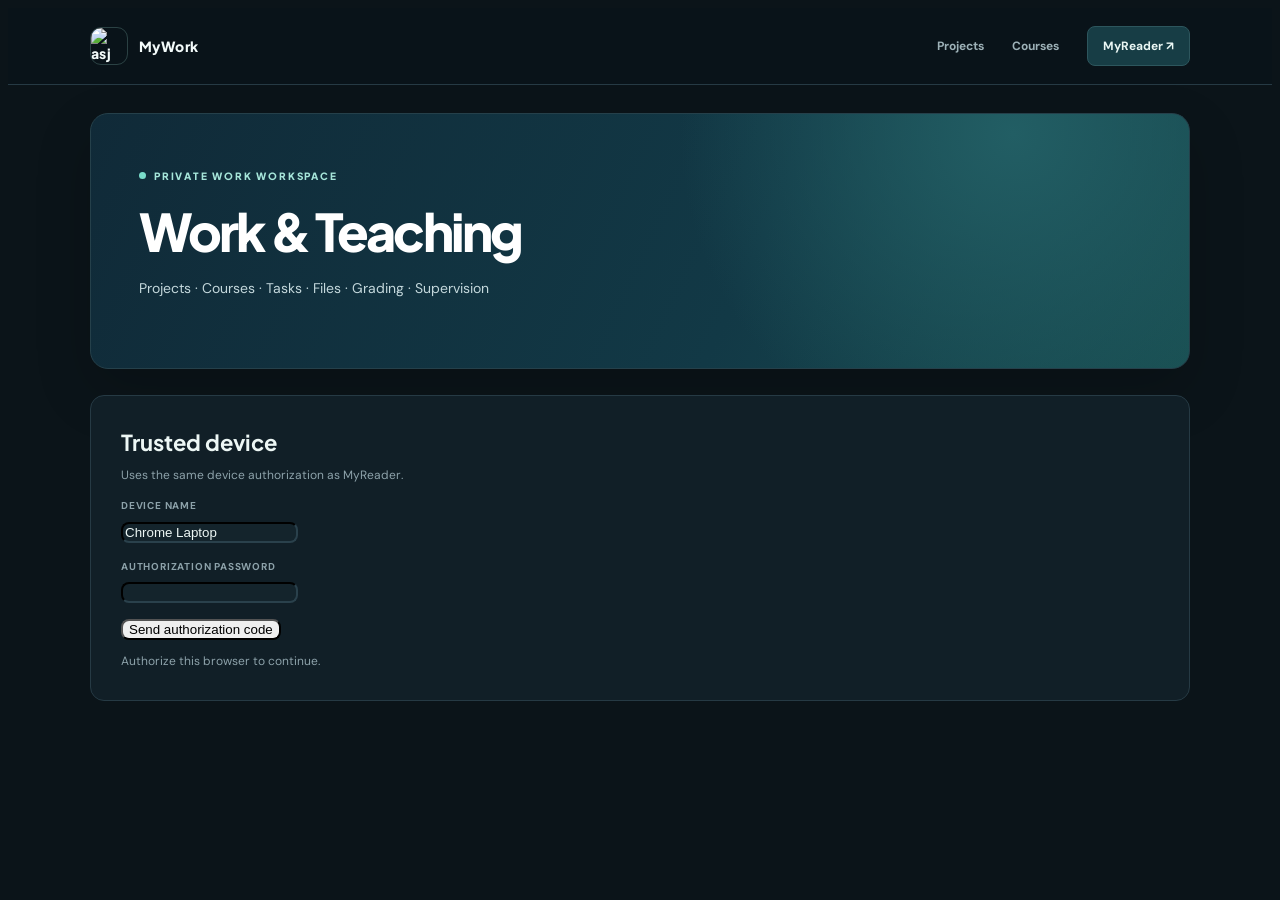
==== index.html @ 747bf041 "Add files via upload" ====
<!doctype html>
<!-- V1_MYWORK_GITHUB_HOME_20261114 -->
<html lang="en"><head><meta charset="utf-8"><meta name="viewport" content="width=device-width,initial-scale=1,viewport-fit=cover"><meta name="referrer" content="no-referrer"><title>MyWork</title><link rel="stylesheet" href="portfolio-dark.css?v=1"><script src="mywork-shim.js?v=1"></script></head>
<body>
<header class="workTopbarV1"><div class="workTopbarInnerV1"><a class="workBrandV1" href="https://asjwd.github.io/"><img src="/asj-round.png?v=63" alt="asj"><span>MyWork</span></a><nav class="workNavV1"><a href="projects.html" onclick="return openModuleV1(this.href)">Projects</a><a href="courses.html" onclick="return openModuleV1(this.href)">Courses</a><a class="workBtnV1" href="https://asjwd.github.io/myreader/">MyReader ↗</a></nav></div></header>
<main class="workShellV1"><section class="workHeroV1"><div class="workEyebrowV1">Private Work Workspace</div><h1>Work & Teaching</h1><p>Projects · Courses · Tasks · Files · Grading · Supervision</p></section>
<section class="workAuthV1" id="authCard"><h2>Trusted device</h2><p style="color:#8da2aa;font-size:12px;margin:0">Uses the same device authorization as MyReader.</p><div id="requestStep"><label class="workLabelV1" for="deviceName">Device name</label><input id="deviceName" maxlength="80"><label class="workLabelV1" for="devicePassword">Authorization password</label><input id="devicePassword" type="password" autocomplete="current-password"><div class="workActionsV1"><button class="btn" id="sendBtn" type="button" onclick="requestCode()">Send authorization code</button></div></div><div id="otpStep" style="display:none"><label class="workLabelV1" for="otp">Authorization code</label><input id="otp" inputmode="numeric" autocomplete="one-time-code" maxlength="5" placeholder="5-digit code"><div class="workActionsV1"><button class="btn" id="confirmBtn" type="button" onclick="confirmCode()">Authorize device</button><button class="btn" type="button" onclick="restartPairing()">Back</button></div></div><div class="workStatusV1" id="status">Checking saved authorization…</div></section>
<section class="workWorkspaceV1" id="workspace"><div class="workDeviceV1"><span>Accessing from <strong id="deviceLabel" style="color:#edf7f5">Authorized device</strong></span><button class="btn" onclick="revokeDevice()">Revoke this device</button></div><div class="workGridV1"><a class="workCardV1" href="projects.html" onclick="return openModuleV1(this.href)"><div class="workIconV1">🏭</div><h3>Project Manager</h3><p>Project status, timeline, tasks, team, files, notes, payments, links, and Google Task synchronization.</p></a><a class="workCardV1" href="courses.html" onclick="return openModuleV1(this.href)"><div class="workIconV1">🎓</div><h3>Course Manager</h3><p>Teaching periods, attendance, assignments, grades, assistants, supervision, capstone gallery, and course resources.</p></a></div></section></main>
<section class="workStageV1" id="workStageV1" aria-hidden="true"><iframe class="workFrameV1" id="workFrameV1" title="MyWork module"></iframe><button class="workHomeBtnV1" onclick="showHomeV1()" title="MyWork home">⌂</button></section>
<script>
const ACCESS_SENTINEL='__MYREADER_ACCESS__';let pairingRequestId='';
function detectName(){const ua=String(navigator.userAgent||''),p=String(navigator.platform||''),t=Number(navigator.maxTouchPoints||0);if(/iPhone/i.test(ua))return'iPhone';if(/iPad/i.test(ua)||(p==='MacIntel'&&t>1))return'iPad';if(/Android/i.test(ua))return'Android';if(/Chrome|CriOS/i.test(ua))return'Chrome Laptop';if(/Safari/i.test(ua))return'Safari';return'Personal device'}
function setStatus(t,e){const x=document.getElementById('status');x.textContent=String(t||'');x.classList.toggle('error',!!e)}
function showWorkspace(n){document.getElementById('authCard').style.display='none';document.getElementById('workspace').classList.add('show');document.getElementById('deviceLabel').textContent=String(n||detectName())}
function showPairing(m){document.getElementById('workspace').classList.remove('show');document.getElementById('authCard').style.display='block';document.getElementById('requestStep').style.display='block';document.getElementById('otpStep').style.display='none';document.getElementById('deviceName').value=detectName();setStatus(m||'Authorize this browser to continue.')}
function verifySaved(){const token=myReaderGetDeviceTokenV1();if(!token){showPairing();return}google.script.run.withSuccessHandler(r=>{if(r&&r.ok)showWorkspace(r.deviceName||detectName());else showPairing('Saved authorization is no longer active.')}).withFailureHandler(e=>showPairing(e&&e.message?e.message:String(e))).verifyLiteraturePrivateDeviceV62(token,myReaderFingerprintV1(),ACCESS_SENTINEL)}
function requestCode(){const b=document.getElementById('sendBtn'),n=String(document.getElementById('deviceName').value||'').trim()||detectName(),p=String(document.getElementById('devicePassword').value||'');if(!p){setStatus('Enter the device authorization password.',true);return}b.disabled=true;b.textContent='Sending…';google.script.run.withSuccessHandler(r=>{b.disabled=false;b.textContent='Send authorization code';pairingRequestId=String(r&&r.requestId||'');document.getElementById('devicePassword').value='';document.getElementById('requestStep').style.display='none';document.getElementById('otpStep').style.display='block';setStatus('Code sent to '+String(r&&r.sentTo||'owner email')+'.')}).withFailureHandler(e=>{b.disabled=false;b.textContent='Send authorization code';setStatus(e&&e.message?e.message:String(e),true)}).requestLiteratureDevicePairingV62(n,p,myReaderFingerprintV1(),ACCESS_SENTINEL)}
function confirmCode(){const b=document.getElementById('confirmBtn'),otp=String(document.getElementById('otp').value||'').replace(/\D/g,'');if(!pairingRequestId||!/^\d{5}$/.test(otp)){setStatus('Enter the 5-digit authorization code.',true);return}b.disabled=true;b.textContent='Authorizing…';google.script.run.withSuccessHandler(r=>{b.disabled=false;b.textContent='Authorize device';if(!r||!r.deviceToken){setStatus('Device authorization failed.',true);return}myReaderSaveDeviceTokenV1(r.deviceToken);showWorkspace(r.deviceName||detectName())}).withFailureHandler(e=>{b.disabled=false;b.textContent='Authorize device';setStatus(e&&e.message?e.message:String(e),true)}).confirmLiteratureDevicePairingV62(pairingRequestId,otp,ACCESS_SENTINEL)}
function restartPairing(){pairingRequestId='';document.getElementById('otp').value='';showPairing('Request a new authorization code.')}
function revokeDevice(){const t=myReaderGetDeviceTokenV1();if(!t){showPairing();return}google.script.run.withSuccessHandler(()=>{myReaderClearDeviceTokenV1();showPairing('This device has been revoked.')}).withFailureHandler(e=>setStatus(e&&e.message?e.message:String(e),true)).revokeLiteratureCurrentDeviceV62(t,myReaderFingerprintV1(),ACCESS_SENTINEL)}
function openModuleV1(raw){if(!myReaderGetDeviceTokenV1())return true;let u;try{u=new URL(String(raw||''),location.href)}catch(e){return true}document.getElementById('workFrameV1').src=u.pathname+u.search+u.hash;document.getElementById('workStageV1').classList.add('show');document.body.classList.add('workModuleModeV1');return false}
function showHomeV1(){document.getElementById('workFrameV1').src='about:blank';document.getElementById('workStageV1').classList.remove('show');document.body.classList.remove('workModuleModeV1');verifySaved()}
window.myReaderShellNavigateV3=function(raw){let u;try{u=new URL(String(raw||''),location.href)}catch(e){return}const p=u.pathname.replace(/\/+$/,'');if(p==='/mywork'||p==='/mywork/index.html'){showHomeV1();return}openModuleV1(u.toString())};
document.addEventListener('DOMContentLoaded',verifySaved);
</script></body></html>
---- portfolio-dark.css ----
/* V5_PORTFOLIO_DARK_THEME_20261114 */
@import url('https://fonts.googleapis.com/css2?family=DM+Sans:wght@400;500;600;700&family=Plus+Jakarta+Sans:wght@400;500;600;700;800&display=swap');
:root{
  --bg:#0b1419!important;
  --paper:#111f27!important;
  --paper2:#172832!important;
  --ink:#edf7f5!important;
  --muted:#8da2aa!important;
  --line:#263a44!important;
  --accent:#65c7bd!important;
  --accentStrong:#a6e6da!important;
  --link:#79dcca!important;
  --chip:#172932!important;
  --danger:#e49a9a!important;
  --shadow:0 22px 55px rgba(0,0,0,.28)!important;
}
html{background:#0b1419}
body{background:#0b1419!important;color:var(--ink)!important;font-family:'DM Sans',system-ui,sans-serif!important;line-height:1.55}
h1,h2,h3,h4,.brand,.brandBtn{font-family:'Plus Jakarta Sans',system-ui,sans-serif!important}
.topbar{min-height:76px!important;background:rgba(10,20,26,.96)!important;border-bottom:1px solid var(--line)!important;box-shadow:none!important;backdrop-filter:blur(14px)!important}
.topbar .brandBtn,.topbar .brand{font-weight:800!important;letter-spacing:-.025em!important;color:#f3fbfa!important;display:inline-flex!important;align-items:center!important;gap:11px!important}
.topbar .brandBtn::before,.topbar .brand::before{content:"";width:34px;height:34px;flex:0 0 34px;border-radius:10px;background:url('/asj-round.png?v=63') center/cover no-repeat;border:1px solid rgba(166,230,218,.22);box-shadow:0 8px 22px rgba(0,0,0,.2)}
.topbar a,.topbar button{transition:border-color .16s ease,color .16s ease,background .16s ease,transform .16s ease}
.topbar a:hover,.topbar button:hover{color:var(--accentStrong)!important}
input,select,textarea{background:#14242c!important;color:var(--ink)!important;border-color:#2a414c!important;border-radius:8px!important}
input:focus,select:focus,textarea:focus{border-color:var(--accent)!important;box-shadow:0 0 0 2px rgba(101,199,189,.1)!important}
button,.btn,.miniBtn{border-radius:8px!important}
.modal,.modalCard,.dialog,.drawer,.popover{--paper:#111f27;--paper2:#172832}
.surfaceNavV196 a,.surfaceNav a{border:1px solid transparent!important;border-radius:8px!important;min-width:38px;min-height:38px;display:inline-flex!important;align-items:center!important;justify-content:center!important}
.surfaceNavV196 a.active,.surfaceNav a.active{background:#17333b!important;border-color:#31515a!important}
.surfaceNavV196 a:hover,.surfaceNav a:hover{background:#142b33!important;border-color:#31515a!important}
.deviceGateCard{background:#111f27!important;border:1px solid var(--line)!important;box-shadow:var(--shadow)!important;border-radius:16px!important}
.deviceGateBrand{font-family:'Plus Jakarta Sans',system-ui,sans-serif!important;letter-spacing:-.03em!important}
.toast{border-radius:9px!important}
@media(max-width:620px){
 .topbar{min-height:66px!important}
 .topbar .brandBtn::before,.topbar .brand::before{width:30px;height:30px;flex-basis:30px}
}

/* V1 MyWork home */
.workTopbarV1{height:76px;position:sticky;top:0;z-index:45;background:rgba(10,20,26,.97);border-bottom:1px solid #263a44;backdrop-filter:blur(14px)}
.workTopbarInnerV1{width:min(1100px,calc(100% - 48px));height:100%;margin:auto;display:flex;align-items:center;justify-content:space-between;gap:24px}
.workBrandV1{display:flex;align-items:center;gap:11px;color:#f3fbfa;text-decoration:none;font:800 14px 'Plus Jakarta Sans',system-ui,sans-serif;letter-spacing:.03em}
.workBrandV1 img{width:36px;height:36px;border-radius:11px;border:1px solid rgba(166,230,218,.22)}
.workNavV1{display:flex;align-items:center;gap:28px;font-size:12px;font-weight:700;color:#9db1b7}.workNavV1 a{color:inherit;text-decoration:none}.workNavV1 a:hover{color:#a6e6da}.workNavV1 .workBtnV1{padding:10px 15px;border-radius:8px;background:#173d45;color:#eaf7f4;border:1px solid #2d565d}
.workShellV1{width:min(1100px,calc(100% - 48px));margin:auto}.workHeroV1{margin-top:28px;padding:56px 48px 54px;border:1px solid #25404a;border-radius:18px;background:radial-gradient(circle at 84% 8%,#225e64 0%,transparent 35%),linear-gradient(115deg,#102a38,#123946 60%,#194f52);box-shadow:0 22px 55px rgba(0,0,0,.18)}
.workEyebrowV1{color:#a6e6da;font:800 10px 'Plus Jakarta Sans',system-ui,sans-serif;letter-spacing:.18em;text-transform:uppercase}.workEyebrowV1:before{content:"";display:inline-block;width:7px;height:7px;border-radius:50%;background:#79dcca;margin-right:8px;vertical-align:1px}.workHeroV1 h1{font:800 clamp(34px,5vw,52px) 'Plus Jakarta Sans',system-ui,sans-serif;letter-spacing:-.055em;margin:16px 0 9px;color:#fff}.workHeroV1 p{color:#c4d8dc;font-size:14px}
.workAuthV1{margin-top:26px;padding:29px 30px;background:#111f27;border:1px solid #263a44;border-radius:14px}.workAuthV1 h2{margin:0 0 7px;font-size:22px}.workLabelV1{display:block;color:#8da2aa;font-size:10px;letter-spacing:.08em;text-transform:uppercase;font-weight:700;margin:14px 0 6px}.workActionsV1{display:flex;gap:8px;flex-wrap:wrap;margin-top:14px}.workStatusV1{margin-top:12px;color:#8da2aa;font-size:12px}.workStatusV1.error{color:#e49a9a}
.workWorkspaceV1{display:none;padding:32px 0 70px}.workWorkspaceV1.show{display:block}.workDeviceV1{display:flex;justify-content:space-between;align-items:center;gap:12px;margin-bottom:16px;color:#8da2aa;font-size:12px}.workGridV1{display:grid;grid-template-columns:repeat(2,minmax(0,1fr));gap:18px}.workCardV1{min-height:210px;padding:28px;background:#111f27;border:1px solid #263a44;border-radius:14px;text-decoration:none;color:#edf7f5;transition:transform .16s,border-color .16s,box-shadow .16s}.workCardV1:hover{transform:translateY(-3px);border-color:#3a6668;box-shadow:0 22px 55px rgba(0,0,0,.22)}.workIconV1{width:48px;height:48px;display:grid;place-items:center;border-radius:11px;background:#17343c;border:1px solid #2b5057;font-size:23px;margin-bottom:34px}.workCardV1 h3{font:800 20px 'Plus Jakarta Sans';letter-spacing:-.035em;margin:0 0 8px}.workCardV1 p{color:#8fa5ad;font-size:12px;line-height:1.7;margin:0}.workStageV1{display:none;position:fixed;inset:0;z-index:50;background:#0b1419}.workStageV1.show{display:block}.workFrameV1{width:100%;height:100%;border:0;background:#0b1419}.workHomeBtnV1{position:fixed;right:16px;bottom:16px;z-index:80;width:42px;height:42px;border:1px solid #314a54;border-radius:50%;background:rgba(23,40,50,.94);color:#edf7f5;font-size:19px;cursor:pointer;box-shadow:0 12px 30px rgba(0,0,0,.28)}body.workModuleModeV1{overflow:hidden}
@media(max-width:700px){.workTopbarInnerV1,.workShellV1{width:min(100% - 28px,1100px)}.workNavV1 a:not(.workBtnV1){display:none}.workHeroV1{padding:38px 24px 36px;border-radius:15px}.workGridV1{grid-template-columns:1fr}.workCardV1{min-height:160px}}
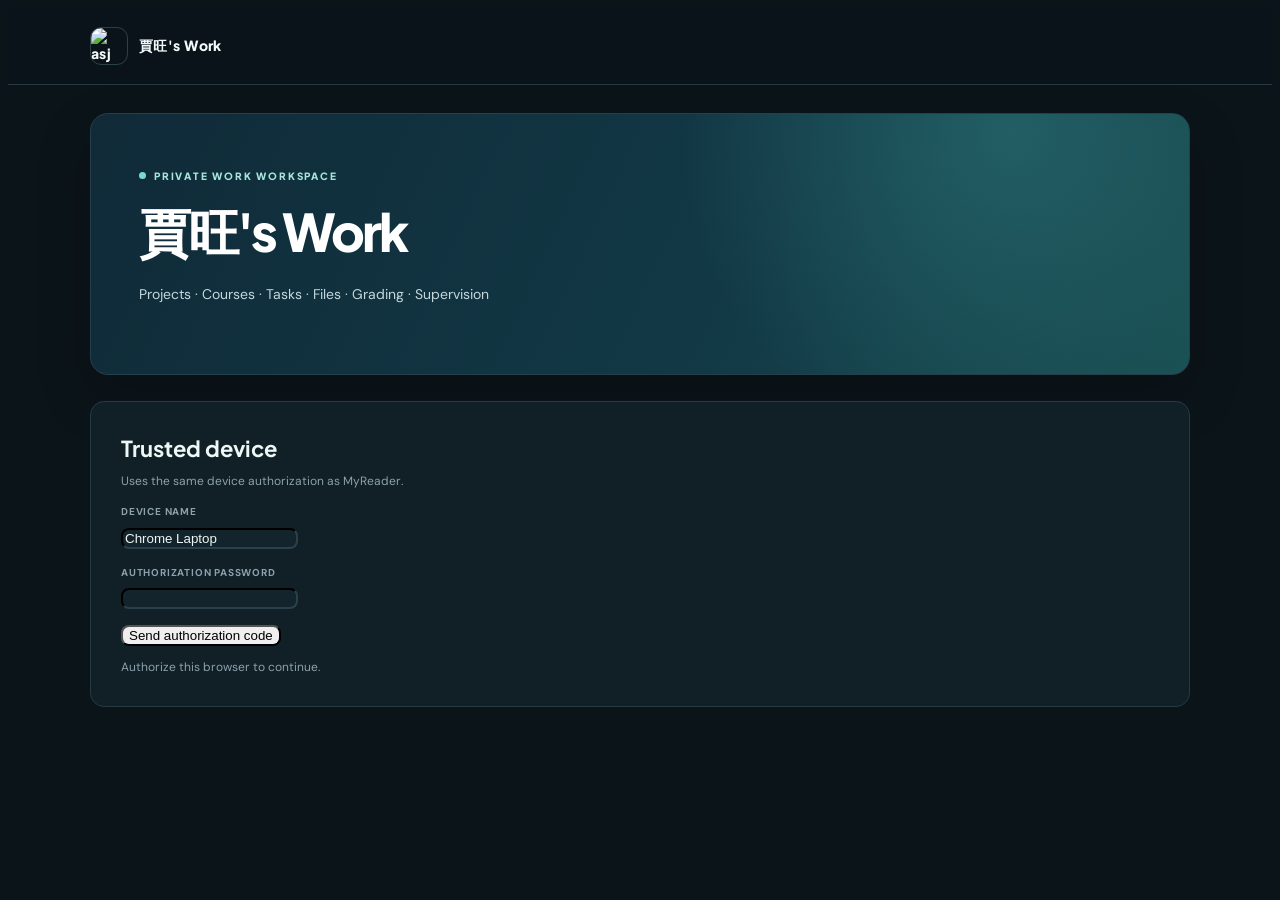
==== commit 04239290: "V6 unify Work branding and remove homepage nav/home floater" ====
--- a/index.html
+++ b/index.html
@@ -1,12 +1,12 @@
 <!doctype html>
 <!-- V1_MYWORK_GITHUB_HOME_20261114 -->
-<html lang="en"><head><meta charset="utf-8"><meta name="viewport" content="width=device-width,initial-scale=1,viewport-fit=cover"><meta name="referrer" content="no-referrer"><title>MyWork</title><link rel="stylesheet" href="portfolio-dark.css?v=1"><script src="mywork-shim.js?v=1"></script></head>
+<html lang="en"><head><meta charset="utf-8"><meta name="viewport" content="width=device-width,initial-scale=1,viewport-fit=cover"><meta name="referrer" content="no-referrer"><title>賈旺's Work</title><link rel="stylesheet" href="portfolio-dark.css?v=6"><script src="mywork-shim.js?v=1"></script></head>
 <body>
-<header class="workTopbarV1"><div class="workTopbarInnerV1"><a class="workBrandV1" href="https://asjwd.github.io/"><img src="/asj-round.png?v=63" alt="asj"><span>MyWork</span></a><nav class="workNavV1"><a href="projects.html" onclick="return openModuleV1(this.href)">Projects</a><a href="courses.html" onclick="return openModuleV1(this.href)">Courses</a><a class="workBtnV1" href="https://asjwd.github.io/myreader/">MyReader ↗</a></nav></div></header>
-<main class="workShellV1"><section class="workHeroV1"><div class="workEyebrowV1">Private Work Workspace</div><h1>Work & Teaching</h1><p>Projects · Courses · Tasks · Files · Grading · Supervision</p></section>
+<header class="workTopbarV1"><div class="workTopbarInnerV1"><a class="workBrandV1" href="index.html"><img src="/asj-round.png?v=63" alt="asj"><span>賈旺's Work</span></a></div></header>
+<main class="workShellV1"><section class="workHeroV1"><div class="workEyebrowV1">Private Work Workspace</div><h1>賈旺's Work</h1><p>Projects · Courses · Tasks · Files · Grading · Supervision</p></section>
 <section class="workAuthV1" id="authCard"><h2>Trusted device</h2><p style="color:#8da2aa;font-size:12px;margin:0">Uses the same device authorization as MyReader.</p><div id="requestStep"><label class="workLabelV1" for="deviceName">Device name</label><input id="deviceName" maxlength="80"><label class="workLabelV1" for="devicePassword">Authorization password</label><input id="devicePassword" type="password" autocomplete="current-password"><div class="workActionsV1"><button class="btn" id="sendBtn" type="button" onclick="requestCode()">Send authorization code</button></div></div><div id="otpStep" style="display:none"><label class="workLabelV1" for="otp">Authorization code</label><input id="otp" inputmode="numeric" autocomplete="one-time-code" maxlength="5" placeholder="5-digit code"><div class="workActionsV1"><button class="btn" id="confirmBtn" type="button" onclick="confirmCode()">Authorize device</button><button class="btn" type="button" onclick="restartPairing()">Back</button></div></div><div class="workStatusV1" id="status">Checking saved authorization…</div></section>
 <section class="workWorkspaceV1" id="workspace"><div class="workDeviceV1"><span>Accessing from <strong id="deviceLabel" style="color:#edf7f5">Authorized device</strong></span><button class="btn" onclick="revokeDevice()">Revoke this device</button></div><div class="workGridV1"><a class="workCardV1" href="projects.html" onclick="return openModuleV1(this.href)"><div class="workIconV1">🏭</div><h3>Project Manager</h3><p>Project status, timeline, tasks, team, files, notes, payments, links, and Google Task synchronization.</p></a><a class="workCardV1" href="courses.html" onclick="return openModuleV1(this.href)"><div class="workIconV1">🎓</div><h3>Course Manager</h3><p>Teaching periods, attendance, assignments, grades, assistants, supervision, capstone gallery, and course resources.</p></a></div></section></main>
-<section class="workStageV1" id="workStageV1" aria-hidden="true"><iframe class="workFrameV1" id="workFrameV1" title="MyWork module"></iframe><button class="workHomeBtnV1" onclick="showHomeV1()" title="MyWork home">⌂</button></section>
+<section class="workStageV1" id="workStageV1" aria-hidden="true"><iframe class="workFrameV1" id="workFrameV1" title="MyWork module"></iframe></section>
 <script>
 const ACCESS_SENTINEL='__MYREADER_ACCESS__';let pairingRequestId='';
 function detectName(){const ua=String(navigator.userAgent||''),p=String(navigator.platform||''),t=Number(navigator.maxTouchPoints||0);if(/iPhone/i.test(ua))return'iPhone';if(/iPad/i.test(ua)||(p==='MacIntel'&&t>1))return'iPad';if(/Android/i.test(ua))return'Android';if(/Chrome|CriOS/i.test(ua))return'Chrome Laptop';if(/Safari/i.test(ua))return'Safari';return'Personal device'}
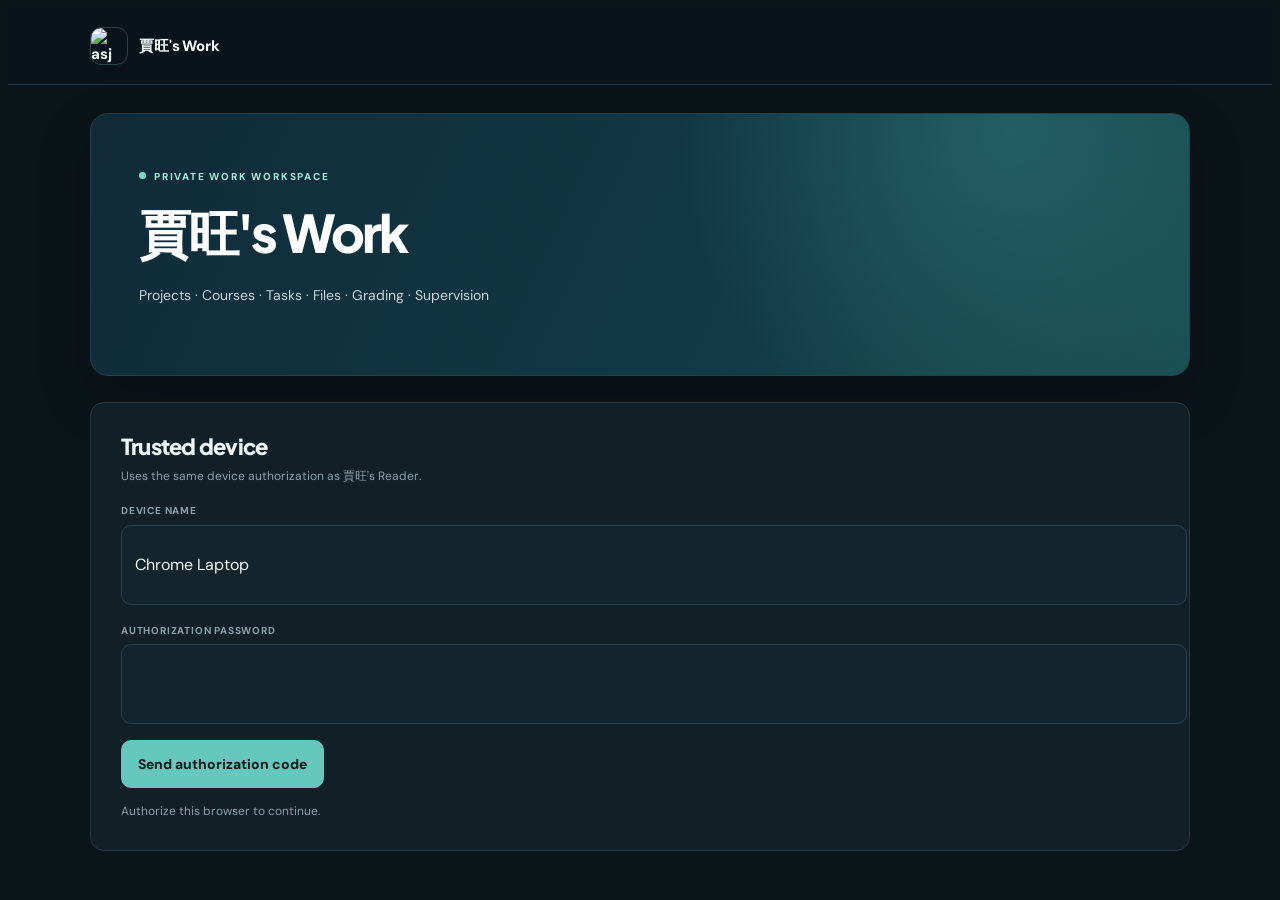
==== commit 258be0b4: "V6 finish Reader/Work naming consistency" ====
--- a/index.html
+++ b/index.html
@@ -4,9 +4,9 @@
 <body>
 <header class="workTopbarV1"><div class="workTopbarInnerV1"><a class="workBrandV1" href="index.html"><img src="/asj-round.png?v=63" alt="asj"><span>賈旺's Work</span></a></div></header>
 <main class="workShellV1"><section class="workHeroV1"><div class="workEyebrowV1">Private Work Workspace</div><h1>賈旺's Work</h1><p>Projects · Courses · Tasks · Files · Grading · Supervision</p></section>
-<section class="workAuthV1" id="authCard"><h2>Trusted device</h2><p style="color:#8da2aa;font-size:12px;margin:0">Uses the same device authorization as MyReader.</p><div id="requestStep"><label class="workLabelV1" for="deviceName">Device name</label><input id="deviceName" maxlength="80"><label class="workLabelV1" for="devicePassword">Authorization password</label><input id="devicePassword" type="password" autocomplete="current-password"><div class="workActionsV1"><button class="btn" id="sendBtn" type="button" onclick="requestCode()">Send authorization code</button></div></div><div id="otpStep" style="display:none"><label class="workLabelV1" for="otp">Authorization code</label><input id="otp" inputmode="numeric" autocomplete="one-time-code" maxlength="5" placeholder="5-digit code"><div class="workActionsV1"><button class="btn" id="confirmBtn" type="button" onclick="confirmCode()">Authorize device</button><button class="btn" type="button" onclick="restartPairing()">Back</button></div></div><div class="workStatusV1" id="status">Checking saved authorization…</div></section>
+<section class="workAuthV1" id="authCard"><h2>Trusted device</h2><p style="color:#8da2aa;font-size:12px;margin:0">Uses the same device authorization as 賈旺's Reader.</p><div id="requestStep"><label class="workLabelV1" for="deviceName">Device name</label><input id="deviceName" maxlength="80"><label class="workLabelV1" for="devicePassword">Authorization password</label><input id="devicePassword" type="password" autocomplete="current-password"><div class="workActionsV1"><button class="btn" id="sendBtn" type="button" onclick="requestCode()">Send authorization code</button></div></div><div id="otpStep" style="display:none"><label class="workLabelV1" for="otp">Authorization code</label><input id="otp" inputmode="numeric" autocomplete="one-time-code" maxlength="5" placeholder="5-digit code"><div class="workActionsV1"><button class="btn" id="confirmBtn" type="button" onclick="confirmCode()">Authorize device</button><button class="btn" type="button" onclick="restartPairing()">Back</button></div></div><div class="workStatusV1" id="status">Checking saved authorization…</div></section>
 <section class="workWorkspaceV1" id="workspace"><div class="workDeviceV1"><span>Accessing from <strong id="deviceLabel" style="color:#edf7f5">Authorized device</strong></span><button class="btn" onclick="revokeDevice()">Revoke this device</button></div><div class="workGridV1"><a class="workCardV1" href="projects.html" onclick="return openModuleV1(this.href)"><div class="workIconV1">🏭</div><h3>Project Manager</h3><p>Project status, timeline, tasks, team, files, notes, payments, links, and Google Task synchronization.</p></a><a class="workCardV1" href="courses.html" onclick="return openModuleV1(this.href)"><div class="workIconV1">🎓</div><h3>Course Manager</h3><p>Teaching periods, attendance, assignments, grades, assistants, supervision, capstone gallery, and course resources.</p></a></div></section></main>
-<section class="workStageV1" id="workStageV1" aria-hidden="true"><iframe class="workFrameV1" id="workFrameV1" title="MyWork module"></iframe></section>
+<section class="workStageV1" id="workStageV1" aria-hidden="true"><iframe class="workFrameV1" id="workFrameV1" title="Work module"></iframe></section>
 <script>
 const ACCESS_SENTINEL='__MYREADER_ACCESS__';let pairingRequestId='';
 function detectName(){const ua=String(navigator.userAgent||''),p=String(navigator.platform||''),t=Number(navigator.maxTouchPoints||0);if(/iPhone/i.test(ua))return'iPhone';if(/iPad/i.test(ua)||(p==='MacIntel'&&t>1))return'iPad';if(/Android/i.test(ua))return'Android';if(/Chrome|CriOS/i.test(ua))return'Chrome Laptop';if(/Safari/i.test(ua))return'Safari';return'Personal device'}
--- a/portfolio-dark.css
+++ b/portfolio-dark.css
@@ -1,4 +1,4 @@
-/* V5_PORTFOLIO_DARK_THEME_20261114 */
+/* V6_UNIFIED_READER_WORK_THEME_20261115 */
 @import url('https://fonts.googleapis.com/css2?family=DM+Sans:wght@400;500;600;700&family=Plus+Jakarta+Sans:wght@400;500;600;700;800&display=swap');
 :root{
   --bg:#0b1419!important;
@@ -48,3 +48,67 @@
 .workAuthV1{margin-top:26px;padding:29px 30px;background:#111f27;border:1px solid #263a44;border-radius:14px}.workAuthV1 h2{margin:0 0 7px;font-size:22px}.workLabelV1{display:block;color:#8da2aa;font-size:10px;letter-spacing:.08em;text-transform:uppercase;font-weight:700;margin:14px 0 6px}.workActionsV1{display:flex;gap:8px;flex-wrap:wrap;margin-top:14px}.workStatusV1{margin-top:12px;color:#8da2aa;font-size:12px}.workStatusV1.error{color:#e49a9a}
 .workWorkspaceV1{display:none;padding:32px 0 70px}.workWorkspaceV1.show{display:block}.workDeviceV1{display:flex;justify-content:space-between;align-items:center;gap:12px;margin-bottom:16px;color:#8da2aa;font-size:12px}.workGridV1{display:grid;grid-template-columns:repeat(2,minmax(0,1fr));gap:18px}.workCardV1{min-height:210px;padding:28px;background:#111f27;border:1px solid #263a44;border-radius:14px;text-decoration:none;color:#edf7f5;transition:transform .16s,border-color .16s,box-shadow .16s}.workCardV1:hover{transform:translateY(-3px);border-color:#3a6668;box-shadow:0 22px 55px rgba(0,0,0,.22)}.workIconV1{width:48px;height:48px;display:grid;place-items:center;border-radius:11px;background:#17343c;border:1px solid #2b5057;font-size:23px;margin-bottom:34px}.workCardV1 h3{font:800 20px 'Plus Jakarta Sans';letter-spacing:-.035em;margin:0 0 8px}.workCardV1 p{color:#8fa5ad;font-size:12px;line-height:1.7;margin:0}.workStageV1{display:none;position:fixed;inset:0;z-index:50;background:#0b1419}.workStageV1.show{display:block}.workFrameV1{width:100%;height:100%;border:0;background:#0b1419}.workHomeBtnV1{position:fixed;right:16px;bottom:16px;z-index:80;width:42px;height:42px;border:1px solid #314a54;border-radius:50%;background:rgba(23,40,50,.94);color:#edf7f5;font-size:19px;cursor:pointer;box-shadow:0 12px 30px rgba(0,0,0,.28)}body.workModuleModeV1{overflow:hidden}
 @media(max-width:700px){.workTopbarInnerV1,.workShellV1{width:min(100% - 28px,1100px)}.workNavV1 a:not(.workBtnV1){display:none}.workHeroV1{padding:38px 24px 36px;border-radius:15px}.workGridV1{grid-template-columns:1fr}.workCardV1{min-height:160px}}
+
+/* V6 — match Work to Reader */
+body,button,input,select,textarea{font-family:'DM Sans',system-ui,sans-serif!important}
+body *{font-family:'DM Sans',system-ui,sans-serif!important}
+h1,h2,h3,h4,h5,h6,
+.brand,.brandBtn,.workBrandV1,
+[class*="Title"],[class*="title"],
+[class*="Heading"],[class*="heading"],
+.accTitle,.rowTitle,.courseTitle,.assignmentTitle,.manageTitle,
+.deviceGateBrand,.modalHead h3,.sectionHead h3{
+  font-family:'Plus Jakarta Sans',system-ui,sans-serif!important
+}
+code,pre,kbd,samp,.mono{font-family:ui-monospace,SFMono-Regular,Menlo,Consolas,monospace!important}
+
+.workTopbarInnerV1{justify-content:flex-start!important}
+.workBrandV1{font-size:15px!important;letter-spacing:-.01em!important}
+.workNavV1{display:none!important}
+.workHomeBtnV1{display:none!important}
+
+.workAuthV1 h2{
+  font:800 22px 'Plus Jakarta Sans',system-ui,sans-serif!important;
+  letter-spacing:-.035em!important;
+  margin:0 0 7px!important;
+}
+.workAuthV1 input{
+  display:block!important;
+  width:100%!important;
+  min-height:56px!important;
+  padding:11px 13px!important;
+  border:1px solid #2a414c!important;
+  border-radius:10px!important;
+  background:#14242c!important;
+  color:#edf7f5!important;
+  font-size:16px!important;
+  outline:none!important;
+}
+.workAuthV1 input:focus{border-color:#65c7bd!important;box-shadow:0 0 0 2px rgba(101,199,189,.1)!important}
+.workAuthV1 .btn,.workDeviceV1 .btn{
+  appearance:none!important;
+  display:inline-flex!important;
+  align-items:center!important;
+  justify-content:center!important;
+  gap:8px!important;
+  min-height:48px!important;
+  padding:10px 16px!important;
+  border:1px solid #2a414c!important;
+  border-radius:10px!important;
+  background:#172832!important;
+  color:#edf7f5!important;
+  font:700 14px 'DM Sans',system-ui,sans-serif!important;
+  cursor:pointer!important;
+}
+.workAuthV1 .btn:hover,.workDeviceV1 .btn:hover{border-color:#65c7bd!important;color:#a6e6da!important}
+.workAuthV1 #sendBtn,.workAuthV1 #confirmBtn{
+  background:#65c7bd!important;
+  border-color:#65c7bd!important;
+  color:#0c1817!important;
+}
+.workAuthV1 #sendBtn:hover,.workAuthV1 #confirmBtn:hover{background:#79dcca!important;color:#0c1817!important}
+.workLabelV1{margin-top:18px!important}
+.workActionsV1{margin-top:16px!important}
+.workStatusV1{margin-top:14px!important}
+.workDeviceV1{padding:0 2px!important}
+.workCardV1 h3{font-family:'Plus Jakarta Sans',system-ui,sans-serif!important}
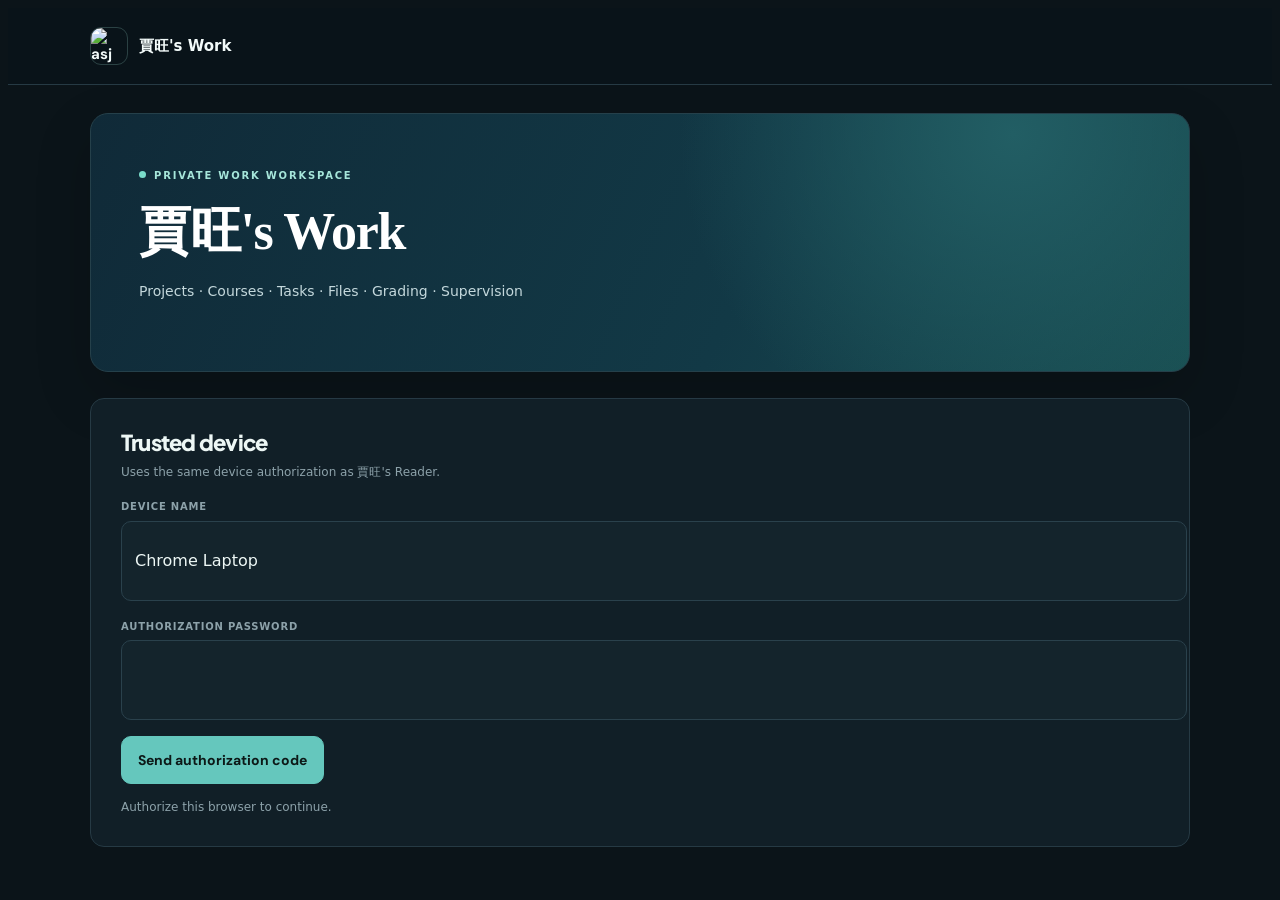
==== commit 0f3e458c: "V7 bust typography cache: index.html" ====
--- a/index.html
+++ b/index.html
@@ -1,6 +1,6 @@
 <!doctype html>
 <!-- V1_MYWORK_GITHUB_HOME_20261114 -->
-<html lang="en"><head><meta charset="utf-8"><meta name="viewport" content="width=device-width,initial-scale=1,viewport-fit=cover"><meta name="referrer" content="no-referrer"><title>賈旺's Work</title><link rel="stylesheet" href="portfolio-dark.css?v=6"><script src="mywork-shim.js?v=1"></script></head>
+<html lang="en"><head><meta charset="utf-8"><meta name="viewport" content="width=device-width,initial-scale=1,viewport-fit=cover"><meta name="referrer" content="no-referrer"><title>賈旺's Work</title><link rel="stylesheet" href="portfolio-dark.css?v=7"><script src="mywork-shim.js?v=1"></script></head>
 <body>
 <header class="workTopbarV1"><div class="workTopbarInnerV1"><a class="workBrandV1" href="index.html"><img src="/asj-round.png?v=63" alt="asj"><span>賈旺's Work</span></a></div></header>
 <main class="workShellV1"><section class="workHeroV1"><div class="workEyebrowV1">Private Work Workspace</div><h1>賈旺's Work</h1><p>Projects · Courses · Tasks · Files · Grading · Supervision</p></section>
--- a/portfolio-dark.css
+++ b/portfolio-dark.css
@@ -1,4 +1,4 @@
-/* V6_UNIFIED_READER_WORK_THEME_20261115 */
+/* V7_GSCRIPT_FONT_PARITY_20261115 */
 @import url('https://fonts.googleapis.com/css2?family=DM+Sans:wght@400;500;600;700&family=Plus+Jakarta+Sans:wght@400;500;600;700;800&display=swap');
 :root{
   --bg:#0b1419!important;
@@ -112,3 +112,40 @@
 .workStatusV1{margin-top:14px!important}
 .workDeviceV1{padding:0 2px!important}
 .workCardV1 h3{font-family:'Plus Jakarta Sans',system-ui,sans-serif!important}
+
+/* V7 — match original Apps Script typography */
+body,button,input,select,textarea,
+p,span,label,a,small,div,td,th,
+.muted,.sub,.note,.device,.deviceFooter,.workStatusV1,.workLabelV1{
+  font-family:Inter,ui-sans-serif,system-ui,-apple-system,BlinkMacSystemFont,"Segoe UI",sans-serif!important;
+}
+h1,h2,h3,h4,h5,h6,
+.brand,.brandBtn,.portfolioBrandV5,.workBrandV1,
+.deviceGateBrand,.modalHead h3,.sectionHead h3,
+.accTitle,.rowTitle,.courseTitle,.assignmentTitle,.manageTitle,
+[class*="Title"],[class*="title"]{
+  font-family:Georgia,"Times New Roman",serif!important;
+  letter-spacing:normal!important;
+}
+body>main.shell>.hero h1,
+.workHeroV1 h1{
+  font-family:Georgia,"Times New Roman",serif!important;
+  font-weight:700!important;
+  letter-spacing:-.025em!important;
+}
+body>main.shell .module h3,
+.workCardV1 h3{
+  font-family:Georgia,"Times New Roman",serif!important;
+  font-weight:700!important;
+  letter-spacing:normal!important;
+}
+.portfolioBrandV5,.workBrandV1{
+  font-family:Georgia,"Times New Roman",serif!important;
+  font-weight:700!important;
+  letter-spacing:0!important;
+}
+.topbar .brandBtn,.topbar .brand{
+  font-family:Georgia,"Times New Roman",serif!important;
+  font-weight:700!important;
+  letter-spacing:0!important;
+}
